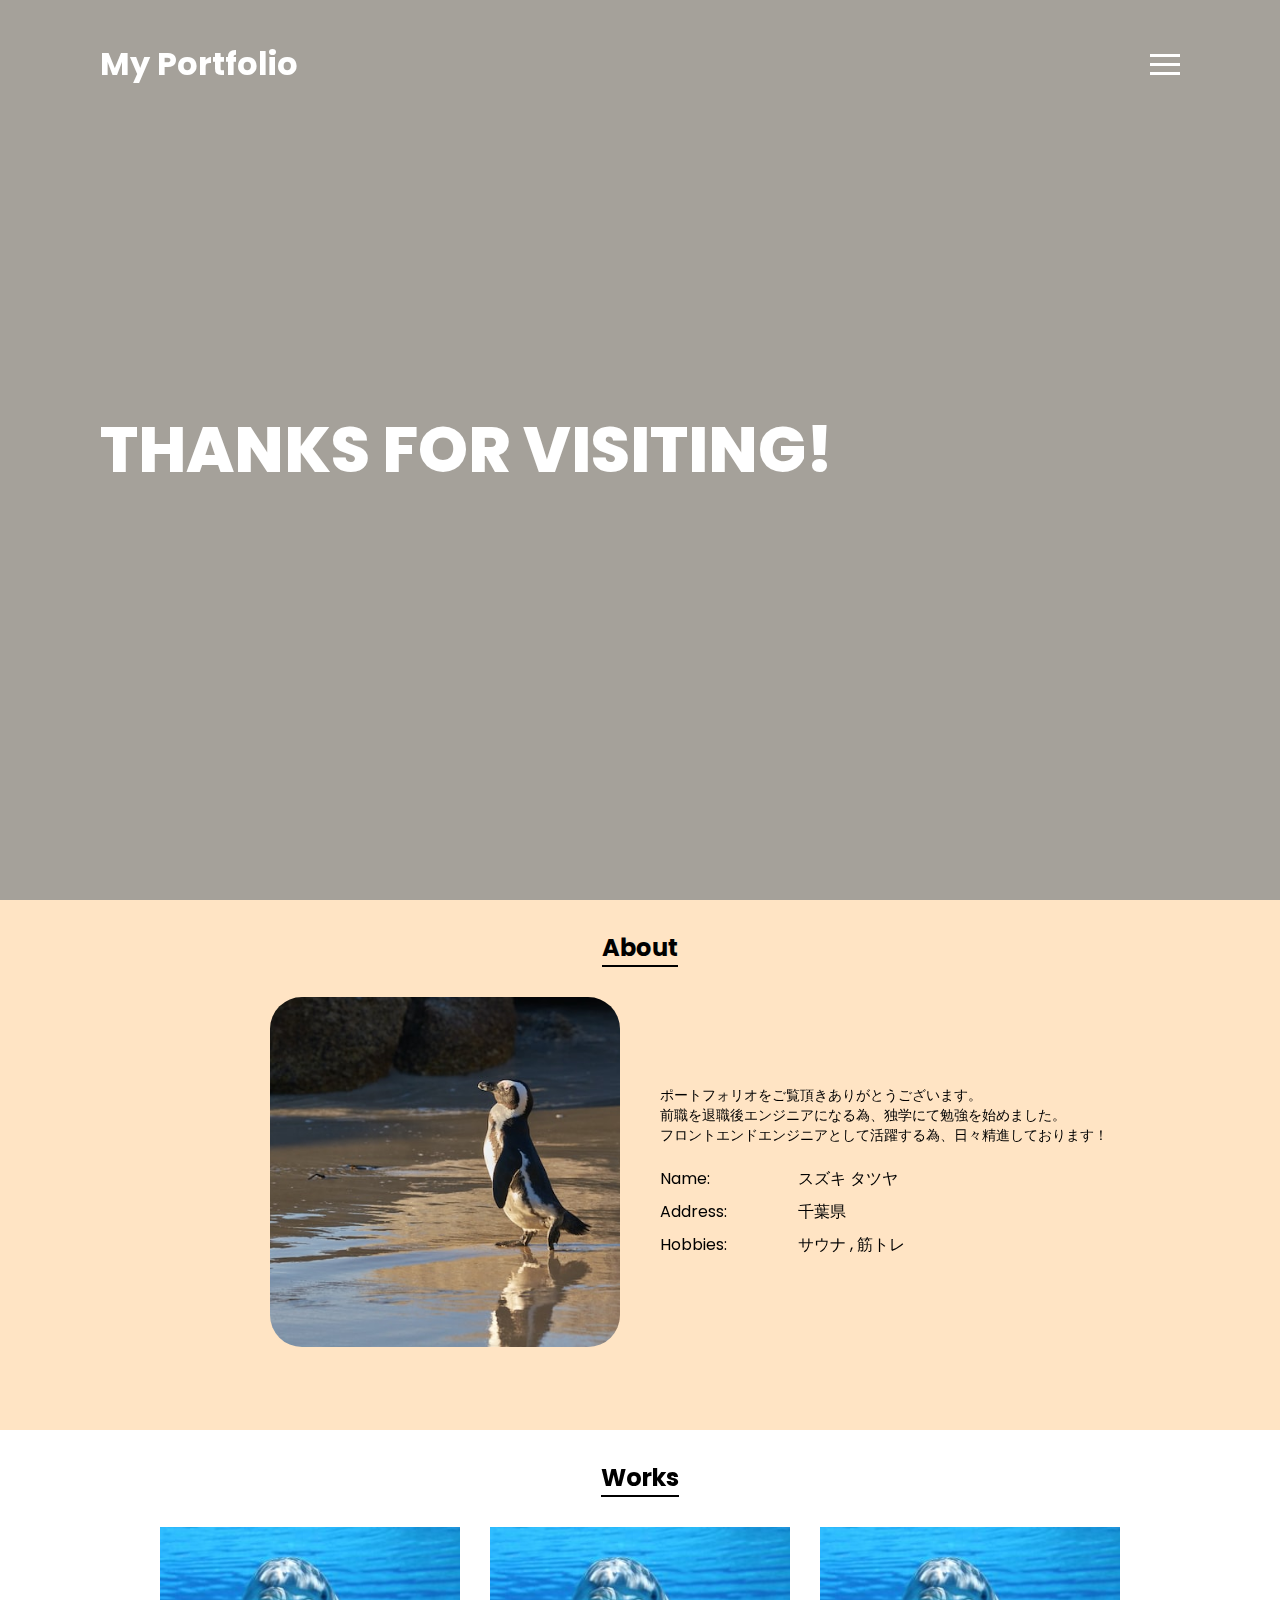
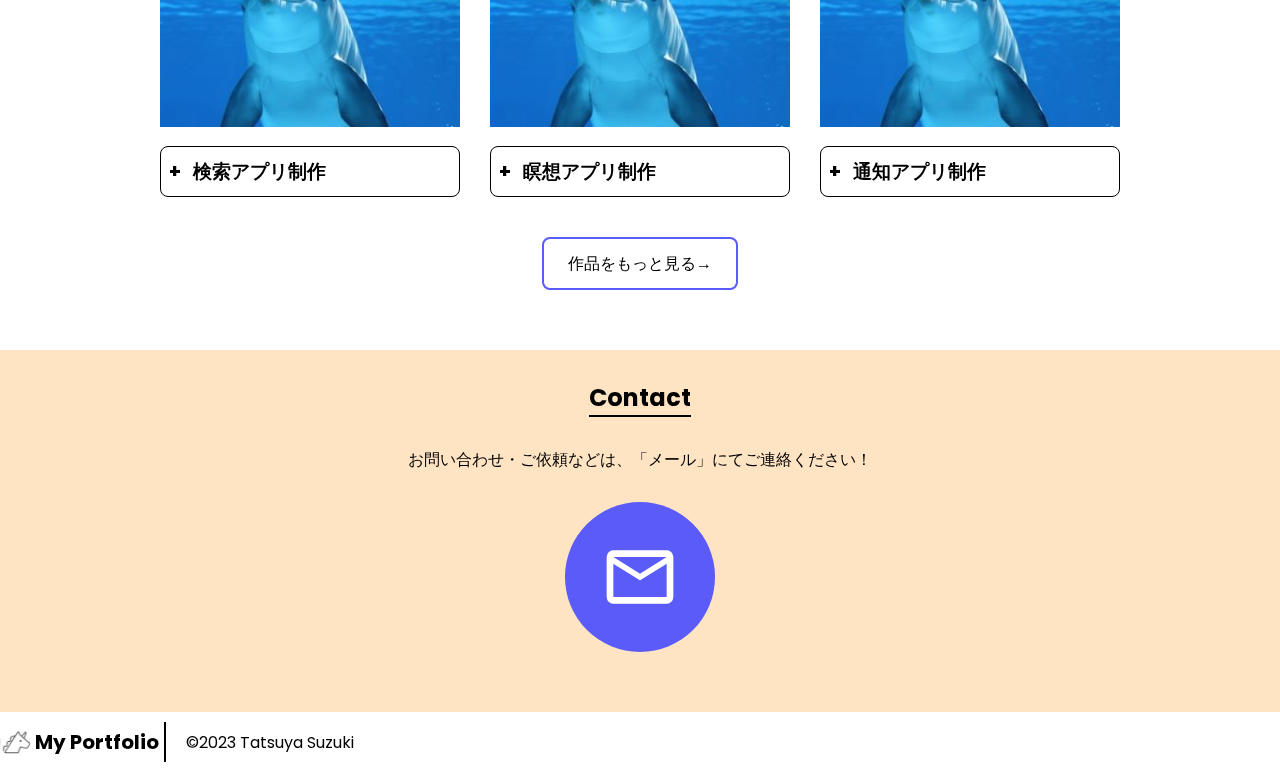
==== index.html @ 5acbcd3f "Add files via upload" ====
<!DOCTYPE html>
<html lang="ja">
<head>
    <meta charset="UTF-8">
    <meta http-equiv="X-UA-Compatible" content="IE=edge">
    <meta name="viewport" content="width=device-width, initial-scale=1.0">
    <title>Portfolio</title>
    <script src="./pageloader/pace.js"></script>
    <link rel="stylesheet" href="./pageloader/loader.css">
    <link href="https://fonts.googleapis.com/icon?family=Material+Icons"
      rel="stylesheet">
    <link rel="stylesheet" href="./css/style.css">
</head>

<body> 
<div id="container">

    <section class="showcase">
        <header>
            <h1 class="logo">
               <a href="index.html">My Portfolio</a>
            </h1>
            <div class="toggle">
                <div></div>
                <div></div>
                <div></div>
            </div>
        </header>
        
        <video src="./img/abc84026.mp4" autoplay loop muted></video>
    
    <div class="overlay"></div>
    
    <div class="text">
        <h1>
            Thanks for visiting!
        </h1>
    </div>
    </section>
    
    <div class="menu">
        <ul>
            <li><a href="#about">About</a></li>
            <li><a href="#works">Works</a></li>
            <li><a href="#contact">Contact</a></li>
        </ul>
    </div>
    
    <main>
        <section id="about">
            <div class="wrapper">
                <h2 class="sec-title">About</h2>
                <div class="about-flex">
                    <div class="about-my-image">
                        <img src="img/wolfgang-hasselmann-tWhLoPrLBoU-unsplash.jpg" alt="">
                    </div>
                    <div class="about-text">
                        <p>ポートフォリオをご覧頂きありがとうございます。</p>
                        <p>前職を退職後エンジニアになる為、独学にて勉強を始めました。</p>
                        <p>フロントエンドエンジニアとして活躍する為、日々精進しております！</p>
                        <dl>
                            <dt>Name:</dt>
                            <dd>スズキ  タツヤ</dd>
                            <dt>Address:</dt>
                            <dd>千葉県</dd>
                            <dt>Hobbies:</dt>
                            <dd>サウナ , 筋トレ</dd>
                        </dl>
                    </div>
                    </div>
                </div>
            </section>
            
            <section id="works" class="work">
                <div class="wrapper">
                    <h2 class="sec-title">Works</h2>
                <div class="works-grid">
                    
                    <div class="works-one">
                        <a class="img-scale" href="">
                            <img src="img/dolphin-g37f78b4d1_640.jpg" alt="">
                        </a>
                        <div class="works-description">
                            <h3 id="title1" class="works-title">検索アプリ制作</h3>
                            <div id="accordion1" class="works-accordion">
                                <p>
                                    製作期間：１日
                                    <br />
                                    製作内容：React × TypeScriptにて作成
                                </p>
                            </div>
                        </div>
                    </div>
    
                    <div class="works-one">
                        <a class="img-scale" href="">
                            <img src="img/dolphin-g37f78b4d1_640.jpg" alt="">
                        </a>
                        <div class="works-description">
                                <h3 id="title2" class="works-title">瞑想アプリ制作</h3>
                                <div id="accordion2" class="works-accordion">
                                <p>
                                    製作期間：２日
                                    <br />
                                    製作内容：React × TypeScriptにて作成
                                </p>
                            </div>
                        </div>
                    </div>
                    
                    <div class="works-one">
                        <a class="img-scale" href="">
                            <img src="img/dolphin-g37f78b4d1_640.jpg" alt="">
                        </a>
                        <div class="works-description">
                            <h3 id="title3" class="works-title">通知アプリ制作</h3>
                            <div id="accordion3" class="works-accordion">
                                <p>
                                    製作期間：３日
                                    <br />
                                    製作内容：React × TailwindCSSにて作成 
                                </p>
                            </div>
                        </div>
                    </div>
                    
                </div>          
                    <a class="btn" href="works.html">作品をもっと見る→</a>
            </div>
        </section>
        
        <section id="contact">
            <div class="wrapper">
                <h2 class="sec-title">Contact</h2>
                <p>お問い合わせ・ご依頼などは、「メール」にてご連絡ください！</p>
                <a href="mailto:info@example.com" class="mail-to">
                    <span class="material-icons mail">
                        mail_outline
                    </span>
                </a>
            </div>
        </section>
    </main>
    
    <footer>  
        <a href="index.html">
            <img src="./img/ユニコーンのアイコン3.jpeg" alt="">
            <h3>My Portfolio</h3>
        </a>
        <p>&copy;2023 Tatsuya Suzuki</p>
    </footer>
</div>

<script src="./js/main.js"></script>
</body>
</html>
---- pageloader/loader.css ----
.pace-done #container {
  transition: opacity 1s;
  opacity: 1;
}

#container {
  opacity: 0;
}

.pace.pace-inactive {
  display: none;
}

.pace {
  -webkit-pointer-events: none;
  pointer-events: none;
  -webkit-user-select: none;
  -moz-user-select: none;
  -ms-user-select: none;
      user-select: none;
  z-index: 2000;
  position: fixed;
  height: 60px;
  width: 100px;
  margin: auto;
  top: 0;
  left: 0;
  right: 0;
  bottom: 0;
}

.pace .pace-progress {
  z-index: 2000;
  position: absolute;
  height: 60px;
  width: 100px;
  transform: translate3d(0, 0, 0) !important;
}

.pace .pace-progress:before {
  content: attr(data-progress-text);
  text-align: center;
  color: #fff;
  background: #29d;
  border-radius: 50%;
  font-family: "Helvetica Neue", sans-serif;
  font-size: 14px;
  font-weight: 100;
  line-height: 1;
  padding: 20% 0 7px;
  width: 50%;
  height: 40%;
  margin: 10px 0 0 30px;
  display: block;
  z-index: 999;
  position: absolute;
}

.pace .pace-activity {
  font-size: 15px;
  line-height: 1;
  z-index: 2000;
  position: absolute;
  height: 60px;
  width: 100px;
  display: block;
  -webkit-animation: pace-theme-center-atom-spin 2s linear infinite;
  animation: pace-theme-center-atom-spin 2s linear infinite;
}

.pace .pace-activity {
  border-radius: 50%;
  border: 5px solid #29d;
  content: " ";
  display: block;
  position: absolute;
  top: 0;
  left: 0;
  height: 60px;
  width: 100px;
}

.pace .pace-activity:after {
  border-radius: 50%;
  border: 5px solid #29d;
  content: " ";
  display: block;
  position: absolute;
  top: -5px;
  left: -5px;
  height: 60px;
  width: 100px;
  transform: rotate(60deg);
}

.pace .pace-activity:before {
  border-radius: 50%;
  border: 5px solid #29d;
  content: " ";
  display: block;
  position: absolute;
  top: -5px;
  left: -5px;
  height: 60px;
  width: 100px;
  transform: rotate(120deg);
}

@-webkit-keyframes pace-theme-center-atom-spin {
  0% {
    -webkit-transform: rotate(0deg);
  }
  100% {
    -webkit-transform: rotate(359deg);
  }
}
@keyframes pace-theme-center-atom-spin {
  0% {
    transform: rotate(0deg);
  }
  100% {
    transform: rotate(359deg);
  }
}/*# sourceMappingURL=loader.css.map */
---- css/style.css ----
@import url("https://fonts.googleapis.com/css2?family=Poppins:wght@200;300;400;500;600;800&display=swap");
* {
  margin: 0;
  padding: 0;
  box-sizing: border-box;
  font-family: "Poppins", sans-serif;
}

html {
  font-size: 100%;
}

body {
  font-size: 16px;
}
@media (max-width:768px) {
  body {
    font-size: 14px;
  }
}

img {
  max-width: 100%;
}

li {
  list-style: none;
}

a {
  text-decoration: none;
  color: black;
}

.sec-title {
  font-weight: bold;
  display: inline-block;
  border-bottom: solid 2px;
  margin-bottom: 30px;
}

.wrapper {
  max-width: 960px;
  margin: 0 auto;
}

.showcase {
  width: 100%;
  height: 100vh;
  color: #fff;
  padding: 100px;
  display: flex;
  align-items: center;
  justify-content: space-between;
  transition: all 0.5s;
}
@media (max-width:768px) {
  .showcase {
    padding: 40px;
  }
}
.showcase header {
  position: absolute;
  top: 0;
  left: 0;
  display: flex;
  align-items: center;
  justify-content: space-between;
  width: 100%;
  padding: 40px 100px;
  z-index: 100;
}
@media (max-width:768px) {
  .showcase header {
    padding: 40px;
  }
}
.showcase header .logo a {
  color: #fff;
}
.showcase .toggle {
  cursor: pointer;
}
.showcase .toggle div {
  display: block;
  width: 30px;
  height: 3px;
  background-color: #fff;
  transition: all 0.5s;
}
.showcase .toggle div:nth-child(2) {
  margin: 6px 0;
}
.showcase .toggle.active div:nth-child(1) {
  transform: translateY(9px) rotate(135deg);
}
.showcase .toggle.active div:nth-child(2) {
  transform: translateX(-15px) scale(0);
}
.showcase .toggle.active div:nth-child(3) {
  transform: translateY(-9px) rotate(-135deg);
}
.showcase video {
  position: absolute;
  top: 0;
  left: 0;
  width: 100%;
  height: 100%;
  -o-object-fit: cover;
     object-fit: cover;
}
.showcase .text {
  z-index: 15;
}
.showcase .text h1 {
  font-size: 4em;
  font-weight: 800;
  text-transform: uppercase;
  color: #fff;
  line-height: 1em;
}
@media (max-width:768px) {
  .showcase .text h1 {
    font-size: 3em;
  }
}
.showcase .overlay {
  position: absolute;
  top: 0;
  left: 0;
  width: 100%;
  height: 100%;
  background-color: rgb(165, 161, 154);
  mix-blend-mode: overlay;
}

.menu {
  position: absolute;
  top: 0;
  right: 0px;
  width: 100%;
  height: 100%;
  display: flex;
  align-items: flex-end;
  justify-content: center;
  z-index: 10;
  opacity: 0;
  pointer-events: none;
  transition: all 0.5s;
}
.menu.active {
  opacity: 1;
  pointer-events: visible;
}
.menu ul {
  display: flex;
  list-style: none;
  font-size: 30px;
  font-weight: bold;
}
@media (max-width:768px) {
  .menu ul {
    font-size: 24px;
  }
}
.menu ul li {
  margin-right: 40px;
  margin-bottom: 30px;
}
@media (max-width:768px) {
  .menu ul li {
    margin-right: 30px;
  }
}
.menu ul li:last-child {
  margin-right: 0;
}
.menu ul a {
  color: #fff;
  transition: all 0.3s;
}
.menu ul a:hover {
  color: #5b5bfa;
}

#about {
  padding-top: 30px;
  padding-bottom: 60px;
  text-align: center;
  background-color: bisque;
}
#about .about-flex {
  display: flex;
  align-items: center;
  justify-content: center;
  margin-bottom: 16px;
}
@media (max-width:768px) {
  #about .about-flex {
    flex-direction: column;
  }
}
#about .about-flex .about-my-image {
  text-align: right;
  width: 50%;
}
@media (max-width:768px) {
  #about .about-flex .about-my-image {
    margin-bottom: 20px;
    max-width: 100%;
    text-align: center;
  }
}
#about .about-flex .about-my-image img {
  width: 350px;
  height: 350px;
  -o-object-fit: cover;
     object-fit: cover;
  border-radius: 32px;
}
@media (max-width:768px) {
  #about .about-flex .about-my-image img {
    width: 200px;
    height: 200px;
    border-radius: 50%;
  }
}
#about .about-flex .about-text {
  width: 50%;
  text-align: left;
  margin-left: 40px;
}
@media (max-width:768px) {
  #about .about-flex .about-text {
    max-width: 100%;
    text-align: center;
    margin-left: 0;
  }
}
#about .about-flex .about-text p {
  font-size: 0.85rem;
  margin: 0;
}
@media (max-width:768px) {
  #about .about-flex .about-text p {
    margin-bottom: 4px;
  }
}
#about .about-flex .about-text p:nth-child(3) {
  margin-bottom: 20px;
}
#about .about-flex dl {
  display: flex;
  flex-wrap: wrap;
}
#about .about-flex dl dt {
  width: 30%;
  text-align: left;
  margin-bottom: 8px;
}
@media (max-width:768px) {
  #about .about-flex dl dt {
    width: 45%;
    text-align: right;
    margin-right: 8px;
  }
}
#about .about-flex dl dd {
  width: 70%;
  margin: 0 0 8px 0;
  text-align: left;
}
@media (max-width:768px) {
  #about .about-flex dl dd {
    width: 50%;
  }
}

.work {
  padding-top: 30px;
  text-align: center;
  margin-bottom: 60px;
}
.work .works-grid {
  display: grid;
  grid-template-columns: 1fr 1fr 1fr;
  gap: 45px 30px;
  margin-bottom: 40px;
}
@media (max-width:768px) {
  .work .works-grid {
    display: block;
  }
}
@media (max-width:768px) {
  .work .works-grid .works-one {
    width: 350px;
    margin: 0 auto 30px auto;
  }
}
.work .works-grid .img-scale {
  display: inline-block;
  transition: all 0.5s;
}
.work .works-grid .img-scale:hover {
  transform: scale(1.1);
}
.work .works-grid .works-description {
  text-align: left;
  border: solid 1px black;
  border-radius: 8px;
  margin-top: 12px;
  padding: 8px;
}
.work .works-grid .works-description .works-title {
  margin: 2px 0;
  cursor: pointer;
  -webkit-user-select: none;
     -moz-user-select: none;
      -ms-user-select: none;
          user-select: none;
}
.work .works-grid .works-description .works-title::before {
  display: inline-block;
  content: "+";
  margin-right: 12px;
  transition: all 0.5s;
}
.work .works-grid .works-description .works-title.appear::before {
  transform: rotate(45deg);
}
.work .works-grid .works-description .works-accordion {
  background-color: #f3f3f3;
  border-radius: 8px;
  padding: 1px;
  display: none;
}
.work .works-grid .works-description .works-accordion.appear {
  display: block;
  -webkit-animation-name: fadeIn;
          animation-name: fadeIn;
  -webkit-animation-duration: 0.5s;
          animation-duration: 0.5s;
}
.work .btn {
  display: inline-block;
  padding: 12px 24px;
  border-radius: 8px;
  border: solid 2px #5b5bfa;
  background-color: #fff;
  cursor: pointer;
  transition: all 0.5s;
}
.work .btn:hover {
  background-color: #5b5bfa;
  color: #fff;
}

@-webkit-keyframes fadeIn {
  0% {
    opacity: 0;
    transform: translateY(-10px);
  }
  100% {
    opacity: 1;
    transform: none;
  }
}

@keyframes fadeIn {
  0% {
    opacity: 0;
    transform: translateY(-10px);
  }
  100% {
    opacity: 1;
    transform: none;
  }
}
#contact {
  padding-top: 30px;
  text-align: center;
  padding-bottom: 60px;
  background-color: bisque;
}
#contact p {
  margin: 0 0 30px 0;
}
#contact .mail-to {
  display: inline-block;
  border-radius: 50%;
  border: none;
  background-color: #5b5bfa;
  height: 150px;
  width: 150px;
  -webkit-animation-name: mail-updown;
          animation-name: mail-updown;
  -webkit-animation-delay: 0;
          animation-delay: 0;
  -webkit-animation-duration: 2s;
          animation-duration: 2s;
  -webkit-animation-timing-function: ease-in-out;
          animation-timing-function: ease-in-out;
  -webkit-animation-iteration-count: infinite;
          animation-iteration-count: infinite;
  cursor: pointer;
}
#contact .mail-to .mail {
  line-height: 150px;
  font-size: 80px;
  color: white;
}

@-webkit-keyframes mail-updown {
  0%, 100% {
    transform: scale(1);
  }
  50% {
    transform: scale(1.1);
  }
}

@keyframes mail-updown {
  0%, 100% {
    transform: scale(1);
  }
  50% {
    transform: scale(1.1);
  }
}
footer {
  height: 60px;
  display: flex;
  align-items: center;
}
@media (max-width:768px) {
  footer {
    justify-content: center;
  }
}
footer a {
  display: flex;
  align-items: center;
}
footer a::after {
  content: "";
  width: 2px;
  height: 40px;
  background-color: black;
  margin-left: 5px;
}
footer a img {
  width: 30px;
  height: 30px;
  border-radius: 50%;
  margin-right: 5px;
}
footer a h3 {
  font-size: 20px;
  margin: 0;
}
footer p {
  margin-left: 20px;
}
@media (max-width:768px) {
  footer p {
    margin-left: 5px;
  }
}

.works-boby {
  background-color: bisque;
}

.sec-title2 {
  font-size: 40px;
  margin-bottom: 60px;
}/*# sourceMappingURL=style.css.map */
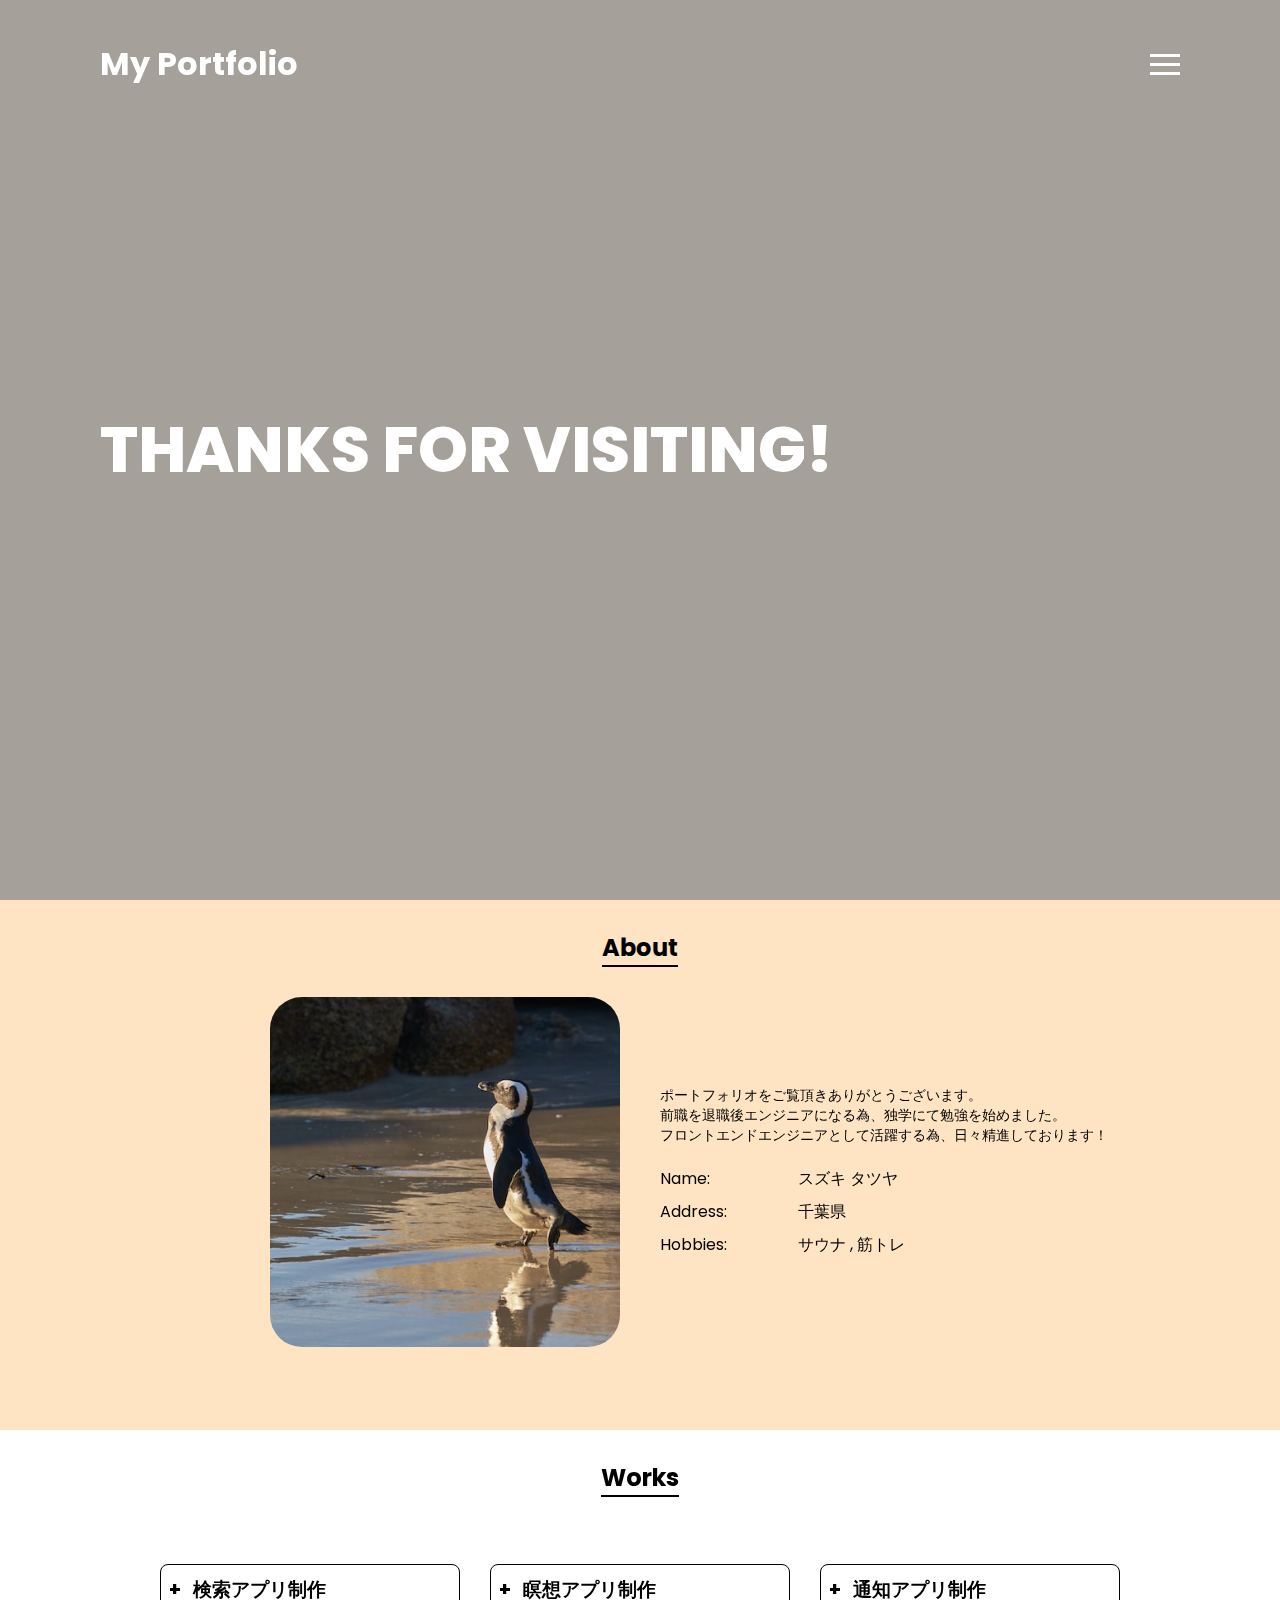
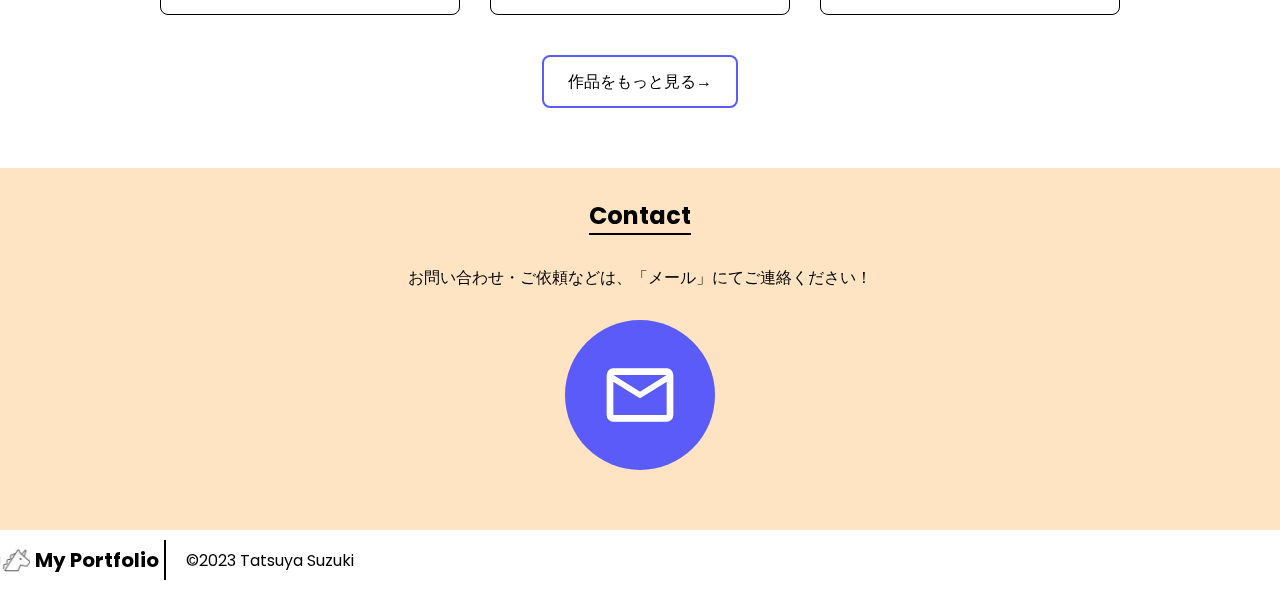
==== commit d1f17017: "Add files via upload" ====
--- a/index.html
+++ b/index.html
@@ -27,7 +27,7 @@
             </div>
         </header>
         
-        <video src="./img/abc84026.mp4" autoplay loop muted></video>
+        <video src="./img/abc84026.mp4" playsinline autoplay loop muted></video>
     
     <div class="overlay"></div>
     
@@ -77,8 +77,8 @@
                 <div class="works-grid">
                     
                     <div class="works-one">
-                        <a class="img-scale" href="">
-                            <img src="img/dolphin-g37f78b4d1_640.jpg" alt="">
+                        <a class="img-scale" href="https://suzuki-ctrl.github.io/search-app/">
+                            <img src="img/検索.jpg" alt="">
                         </a>
                         <div class="works-description">
                             <h3 id="title1" class="works-title">検索アプリ制作</h3>
@@ -94,7 +94,7 @@
     
                     <div class="works-one">
                         <a class="img-scale" href="">
-                            <img src="img/dolphin-g37f78b4d1_640.jpg" alt="">
+                            <img src="img/瞑想.jpg" alt="">
                         </a>
                         <div class="works-description">
                                 <h3 id="title2" class="works-title">瞑想アプリ制作</h3>
@@ -110,7 +110,7 @@
                     
                     <div class="works-one">
                         <a class="img-scale" href="">
-                            <img src="img/dolphin-g37f78b4d1_640.jpg" alt="">
+                            <img src="img/通知.jpg" alt="">
                         </a>
                         <div class="works-description">
                             <h3 id="title3" class="works-title">通知アプリ制作</h3>
--- a/css/style.css
+++ b/css/style.css
@@ -46,7 +46,7 @@
 
 .showcase {
   width: 100%;
-  height: 100vh;
+  height: 100svh;
   color: #fff;
   padding: 100px;
   display: flex;
